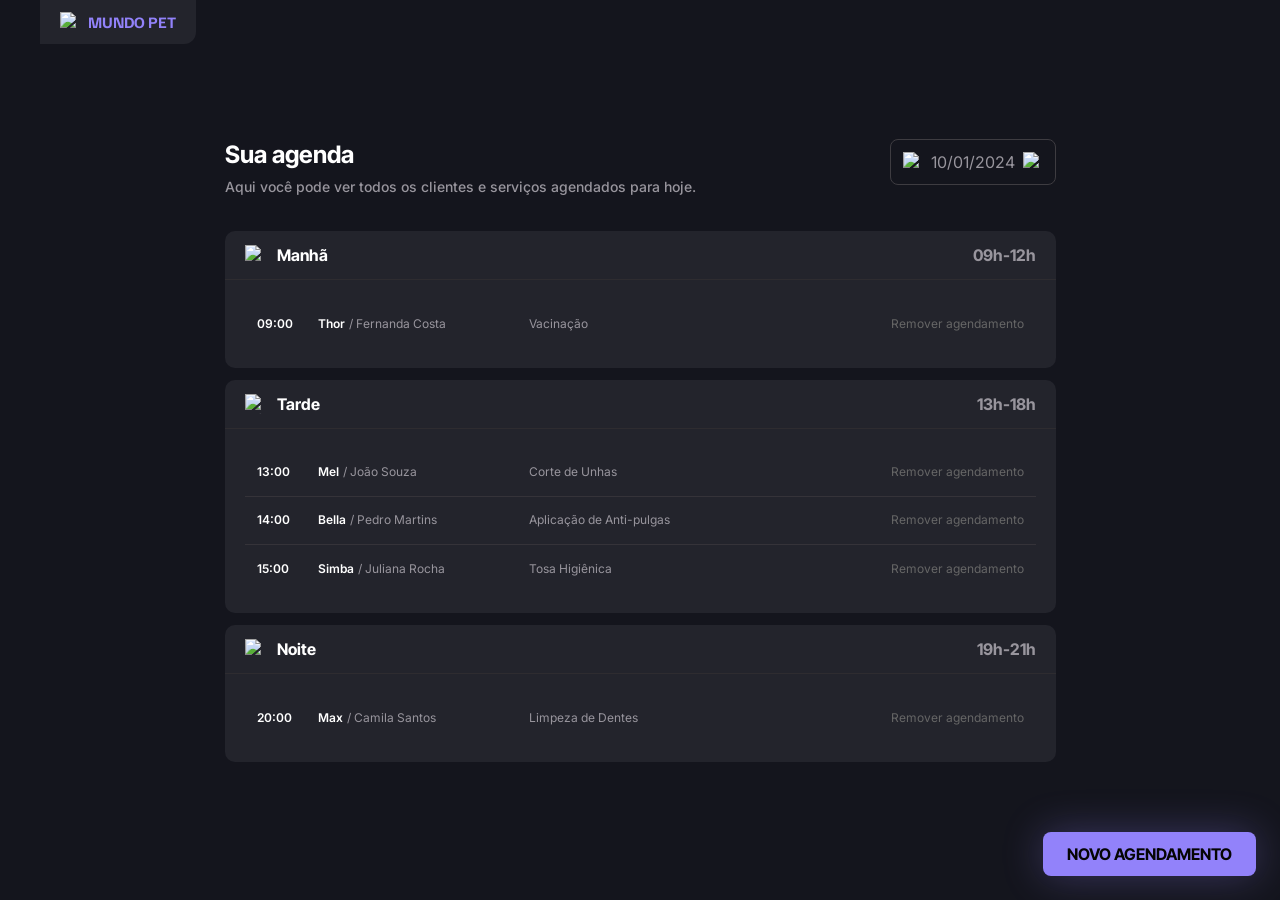
==== index.html @ fc203347 "Add initial HTML structure and styles for the Mundo Pet application" ====
<!DOCTYPE html>
<html lang="pt-br">
  <head>
    <meta charset="UTF-8" />
    <meta name="viewport" content="width=device-width, initial-scale=1.0" />
    <title>Mundo Pet</title>
    <link rel="preconnect" href="https://fonts.googleapis.com" />
    <link rel="preconnect" href="https://fonts.gstatic.com" crossorigin />
    <link
      href="https://fonts.googleapis.com/css2?family=Familjen+Grotesk:wght@700&family=Inter:wght@400;500;600;700&family=Inter+Tight:wght@700&display=swap"
      rel="stylesheet"
    />
    <link rel="stylesheet" href="styles/index.css" />
  </head>
  <body>
    <div class="app-container">
      <!-- App Name -->
      <div class="app-logo">
        <img
          src="https://www.figma.com/api/mcp/asset/1889f8e4-34b0-4e89-8de9-f0afe6641adc"
          alt="Logo"
        />
        <span>Mundo pet</span>
      </div>

      <div class="main-content">
        <!-- Header -->
        <header>
          <div class="header-text">
            <h1>Sua agenda</h1>
            <p>
              Aqui você pode ver todos os clientes e serviços agendados para
              hoje.
            </p>
          </div>
          <div class="date-picker">
            <img
              src="https://www.figma.com/api/mcp/asset/08649cfe-4511-4b95-a08e-8ad7782a041d"
              alt="Calendar"
            />
            <span>10/01/2024</span>
            <img
              src="https://www.figma.com/api/mcp/asset/a137b23d-6a42-4211-ae5a-e218f20b6548"
              alt="Arrow"
            />
          </div>
        </header>

        <!-- Schedule List -->
        <div class="schedule-list">
          <!-- Morning -->
          <section class="period-section">
            <div class="period-header">
              <div class="period-title">
                <img
                  src="https://www.figma.com/api/mcp/asset/42c4134c-adb7-4697-90b2-2ce6e4639e2e"
                  alt="Morning"
                />
                <h2>Manhã</h2>
              </div>
              <span class="period-time">09h-12h</span>
            </div>
            <div class="period-content">
              <div class="schedule-item">
                <span class="time">09:00</span>
                <div class="info">
                  <div class="names">
                    <strong>Thor</strong>
                    <span>/ Fernanda Costa</span>
                  </div>
                  <span class="service">Vacinação</span>
                </div>
                <button class="remove-btn">Remover agendamento</button>
              </div>
            </div>
          </section>

          <!-- Afternoon -->
          <section class="period-section">
            <div class="period-header">
              <div class="period-title">
                <img
                  src="https://www.figma.com/api/mcp/asset/2c3381cf-0842-4fc6-802f-fd685e952ea6"
                  alt="Afternoon"
                />
                <h2>Tarde</h2>
              </div>
              <span class="period-time">13h-18h</span>
            </div>
            <div class="period-content">
              <div class="schedule-item">
                <span class="time">13:00</span>
                <div class="info">
                  <div class="names">
                    <strong>Mel</strong>
                    <span>/ João Souza</span>
                  </div>
                  <span class="service">Corte de Unhas</span>
                </div>
                <button class="remove-btn">Remover agendamento</button>
              </div>
              <div class="schedule-item">
                <span class="time">14:00</span>
                <div class="info">
                  <div class="names">
                    <strong>Bella</strong>
                    <span>/ Pedro Martins</span>
                  </div>
                  <span class="service">Aplicação de Anti-pulgas</span>
                </div>
                <button class="remove-btn">Remover agendamento</button>
              </div>
              <div class="schedule-item">
                <span class="time">15:00</span>
                <div class="info">
                  <div class="names">
                    <strong>Simba</strong>
                    <span>/ Juliana Rocha</span>
                  </div>
                  <span class="service">Tosa Higiênica</span>
                </div>
                <button class="remove-btn">Remover agendamento</button>
              </div>
            </div>
          </section>

          <!-- Night -->
          <section class="period-section">
            <div class="period-header">
              <div class="period-title">
                <img
                  src="https://www.figma.com/api/mcp/asset/5ab9bc23-61ab-48fb-8ad1-f431f638c515"
                  alt="Night"
                />
                <h2>Noite</h2>
              </div>
              <span class="period-time">19h-21h</span>
            </div>
            <div class="period-content">
              <div class="schedule-item">
                <span class="time">20:00</span>
                <div class="info">
                  <div class="names">
                    <strong>Max</strong>
                    <span>/ Camila Santos</span>
                  </div>
                  <span class="service">Limpeza de Dentes</span>
                </div>
                <button class="remove-btn">Remover agendamento</button>
              </div>
            </div>
          </section>
        </div>
      </div>

      <button class="new-schedule-btn">NOVO AGENDAMENTO</button>
    </div>
  </body>
</html>
---- styles/index.css ----
/* Importa os estilos globais de global.css */
@import url("./global.css");

body {
  display: flex;
  justify-content: center;
  align-items: center;
  min-height: 100vh;
  background-color: #14151d;
}

.app-container {
  position: relative;
  width: 100%;
  max-width: 1200px;
  height: 100vh;
  display: flex;
  justify-content: center;
  align-items: center;
}

/* Logo */
.app-logo {
  position: absolute;
  top: 0;
  left: 0;
  display: flex;
  align-items: center;
  gap: 8px;
  padding: 12px 20px;
  background-color: var(--bg-tertiary);
  border-radius: 0 0 12px 0;
}

.app-logo img {
  width: 20px;
  height: 20px;
}

.app-logo span {
  font-family: "Familjen Grotesk", sans-serif;
  font-weight: 700;
  font-size: 16px;
  color: var(--bg-brand);
  text-transform: uppercase;
}

/* Main Content */
.main-content {
  width: 100%;
  max-width: 871px;
  padding: 0 20px;
  display: flex;
  flex-direction: column;
  gap: 32px;
}

/* Header */
header {
  display: flex;
  justify-content: space-between;
  align-items: flex-start;
}

.header-text {
  display: flex;
  flex-direction: column;
  gap: 4px;
  flex: 1;
  max-width: 600px;
}

.header-text h1 {
  font-family: "Inter Tight", sans-serif;
  font-weight: 700;
  font-size: 24px;
  line-height: 32px;
  color: var(--content-primary);
}

.header-text p {
  font-family: "Inter", sans-serif;
  font-weight: 500;
  font-size: 14px;
  line-height: 24px;
  color: var(--content-secondary);
}

.date-picker {
  display: flex;
  align-items: center;
  gap: 8px;
  padding: 12px;
  border: 1px solid var(--border-primary);
  border-radius: 8px;
  background-color: transparent;
  cursor: pointer;
}

.date-picker span {
  font-family: "Inter", sans-serif;
  font-size: 16px;
  color: var(--content-secondary);
}

.date-picker img {
  width: 20px;
  height: 20px;
}

/* Schedule List */
.schedule-list {
  display: flex;
  flex-direction: column;
  gap: 12px;
}

.period-section {
  background-color: var(--bg-tertiary);
  border-radius: 10px;
  overflow: hidden;
}

.period-header {
  display: flex;
  justify-content: space-between;
  align-items: center;
  padding: 12px 20px;
  border-bottom: 1px solid #2e2c30;
}

.period-title {
  display: flex;
  align-items: center;
  gap: 12px;
}

.period-title h2 {
  font-family: "Inter Tight", sans-serif;
  font-weight: 700;
  font-size: 16px;
  line-height: 24px;
  color: var(--content-primary);
}

.period-title img {
  width: 20px;
  height: 20px;
}

.period-time {
  font-family: "Inter Tight", sans-serif;
  font-weight: 700;
  font-size: 16px;
  line-height: 24px;
  color: var(--content-secondary);
}

.period-content {
  padding: 20px;
  display: flex;
  flex-direction: column;
  gap: 0;
}

.schedule-item {
  display: flex;
  align-items: center;
  gap: 16px;
  padding: 0 12px;
  height: 48px;
  border-bottom: 1px solid var(--border-divisor);
}

.schedule-item:last-child {
  border-bottom: none;
}

.schedule-item .time {
  font-family: "Inter", sans-serif;
  font-weight: 600;
  font-size: 12px;
  line-height: 16px;
  color: var(--content-primary);
  min-width: 45px;
  flex-shrink: 0;
}

.schedule-item .info {
  display: contents;
}

.schedule-item .names {
  display: flex;
  align-items: baseline;
  gap: 4px;
  min-width: 195px;
  flex-shrink: 0;
  white-space: nowrap;
}

.schedule-item .names strong {
  font-family: "Inter", sans-serif;
  font-weight: 600;
  font-size: 12px;
  line-height: 16px;
  color: var(--content-primary);
}

.schedule-item .names span {
  font-family: "Inter", sans-serif;
  font-weight: 400;
  font-size: 12px;
  line-height: 16px;
  color: var(--content-secondary);
}

.schedule-item .service {
  font-family: "Inter", sans-serif;
  font-weight: 400;
  font-size: 12px;
  line-height: 16px;
  color: var(--content-secondary);
  min-width: 220px;
  flex: 1;
}

.remove-btn {
  font-family: "Inter", sans-serif;
  font-weight: 400;
  font-size: 12px;
  line-height: 16px;
  color: var(--content-tertiary);
  background: none;
  border: none;
  cursor: pointer;
  white-space: nowrap;
  text-align: center;
}

.remove-btn:hover {
  color: var(--content-secondary);
}

/* New Schedule Button */
.new-schedule-btn {
  position: fixed;
  bottom: 24px;
  right: 24px;
  background-color: var(--bg-brand);
  color: #050505;
  font-family: "Inter Tight", sans-serif;
  font-weight: 700;
  font-size: 16px;
  padding: 12px 24px;
  border-radius: 8px;
  box-shadow: 0px 0px 40px 0px rgba(146, 130, 250, 0.3);
  text-transform: uppercase;
  transition: transform 0.2s;
}

.new-schedule-btn:hover {
  transform: scale(1.05);
}
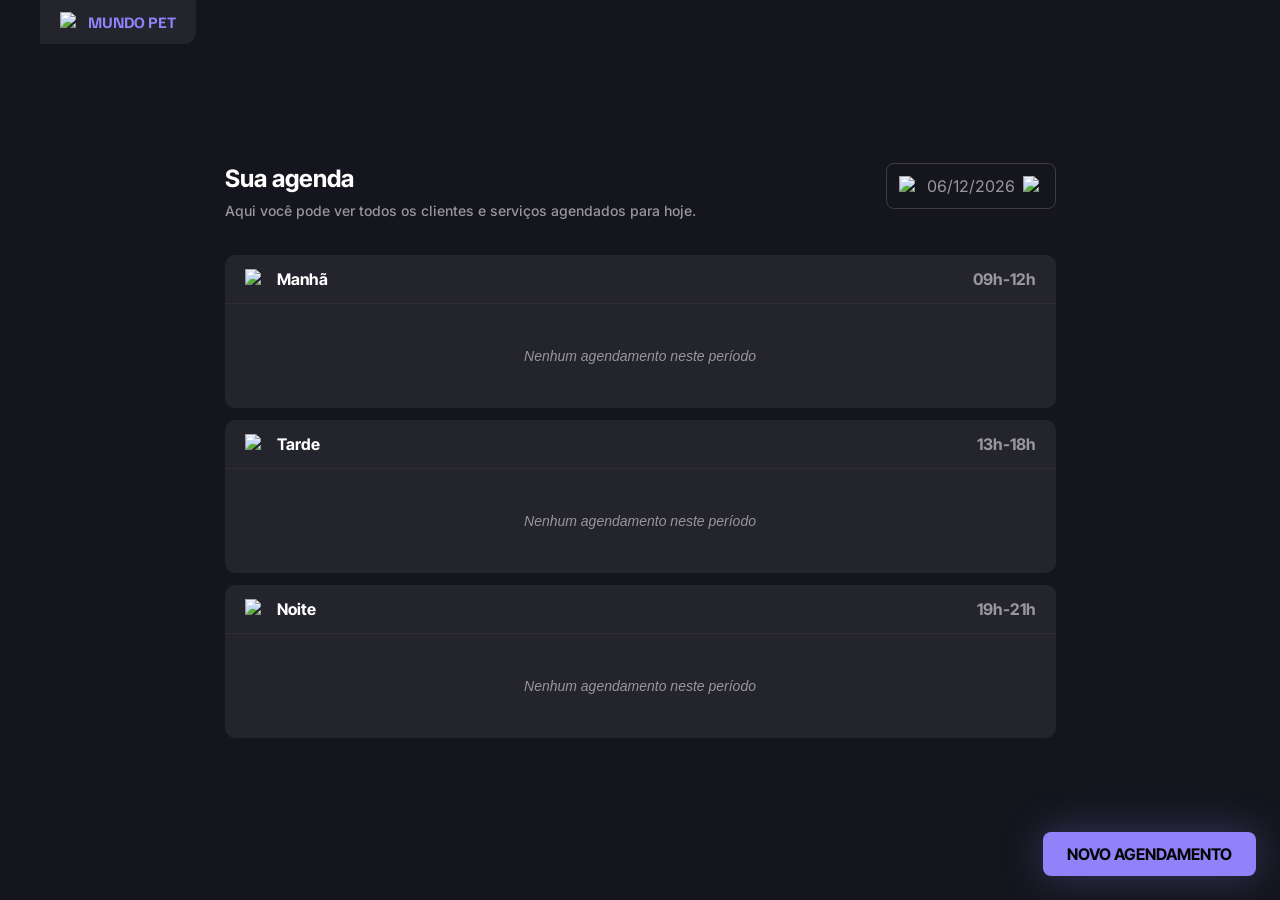
==== commit 26b315a8: "feat: add screenshot assets and README for project documentation feat: update date and time input fi" ====
--- a/index.html
+++ b/index.html
@@ -153,7 +153,193 @@
         </div>
       </div>
 
-      <button class="new-schedule-btn">NOVO AGENDAMENTO</button>
+      <button class="new-schedule-btn" id="openModalBtn">
+        NOVO AGENDAMENTO
+      </button>
+
+      <!-- Modal de Novo Agendamento -->
+      <div class="modal" id="scheduleModal">
+        <div class="modal-overlay" id="modalOverlay"></div>
+        <div class="modal-content">
+          <div class="modal-header">
+            <div>
+              <h2>Agende um atendimento</h2>
+              <p class="modal-subtitle">
+                Preencha os dados do cliente para realizar o agendamento:
+              </p>
+            </div>
+          </div>
+
+          <form class="schedule-form" id="scheduleForm">
+            <div class="form-group">
+              <label for="ownerName">Nome do tutor</label>
+              <div class="input-with-icon">
+                <svg
+                  width="20"
+                  height="20"
+                  viewBox="0 0 20 20"
+                  fill="none"
+                  xmlns="http://www.w3.org/2000/svg"
+                >
+                  <circle
+                    cx="10"
+                    cy="6"
+                    r="3.5"
+                    stroke="#9282FA"
+                    stroke-width="1.5"
+                  />
+                  <path
+                    d="M4 16.5C4 13.5 6.5 11 10 11C13.5 11 16 13.5 16 16.5"
+                    stroke="#9282FA"
+                    stroke-width="1.5"
+                    stroke-linecap="round"
+                  />
+                </svg>
+                <input
+                  type="text"
+                  id="ownerName"
+                  placeholder="Helena Souza"
+                  required
+                />
+              </div>
+            </div>
+
+            <div class="form-group">
+              <label for="petName">Nome do pet</label>
+              <div class="input-with-icon">
+                <svg
+                  width="20"
+                  height="20"
+                  viewBox="0 0 20 20"
+                  fill="none"
+                  xmlns="http://www.w3.org/2000/svg"
+                >
+                  <ellipse cx="10" cy="13" rx="3" ry="2.5" fill="#9282FA" />
+                  <circle cx="7" cy="8" r="1.5" fill="#9282FA" />
+                  <circle cx="13" cy="8" r="1.5" fill="#9282FA" />
+                  <circle cx="5" cy="11" r="1.5" fill="#9282FA" />
+                  <circle cx="15" cy="11" r="1.5" fill="#9282FA" />
+                </svg>
+                <input
+                  type="text"
+                  id="petName"
+                  placeholder="Cheddar"
+                  required
+                />
+              </div>
+            </div>
+
+            <div class="form-group">
+              <label for="phone">Telefone</label>
+              <div class="input-with-icon">
+                <svg
+                  width="20"
+                  height="20"
+                  viewBox="0 0 20 20"
+                  fill="none"
+                  xmlns="http://www.w3.org/2000/svg"
+                >
+                  <path
+                    d="M6.5 3.5L8 5.5C8.5 6.2 8.4 7.1 7.8 7.7L7 8.5C7 8.5 7 10.5 9 12.5C11 14.5 13 14.5 13 14.5L13.8 13.7C14.4 13.1 15.3 13 16 13.5L18 15C18.8 15.6 19 16.7 18.4 17.6L17.5 18.8C17 19.4 16.2 19.7 15.4 19.6C12.4 19.2 9.5 17.8 7.3 15.6C5.1 13.4 3.7 10.5 3.3 7.5C3.2 6.7 3.5 5.9 4.1 5.4L5.3 4.5C6.2 3.9 7.3 4.1 7.9 4.9L6.5 3.5Z"
+                    stroke="#9282FA"
+                    stroke-width="1.5"
+                    stroke-linecap="round"
+                    stroke-linejoin="round"
+                  />
+                </svg>
+                <input
+                  type="tel"
+                  id="phone"
+                  placeholder="(00) 0 0000-0000"
+                  required
+                />
+              </div>
+            </div>
+
+            <div class="form-group">
+              <label for="service">Descrição do serviço</label>
+              <input
+                type="text"
+                id="service"
+                placeholder="Banho e tosa"
+                required
+              />
+            </div>
+
+            <div class="form-row">
+              <div class="form-group">
+                <label for="date">Data</label>
+                <div class="input-with-icon">
+                  <svg
+                    width="20"
+                    height="20"
+                    viewBox="0 0 20 20"
+                    fill="none"
+                    xmlns="http://www.w3.org/2000/svg"
+                  >
+                    <rect
+                      x="3"
+                      y="4"
+                      width="14"
+                      height="13"
+                      rx="2"
+                      stroke="#9282FA"
+                      stroke-width="1.5"
+                    />
+                    <path d="M3 8H17" stroke="#9282FA" stroke-width="1.5" />
+                    <path
+                      d="M7 2V5"
+                      stroke="#9282FA"
+                      stroke-width="1.5"
+                      stroke-linecap="round"
+                    />
+                    <path
+                      d="M13 2V5"
+                      stroke="#9282FA"
+                      stroke-width="1.5"
+                      stroke-linecap="round"
+                    />
+                  </svg>
+                  <input type="date" id="date" required />
+                </div>
+              </div>
+              <div class="form-group">
+                <label for="time">Hora</label>
+                <div class="input-with-icon">
+                  <svg
+                    width="20"
+                    height="20"
+                    viewBox="0 0 20 20"
+                    fill="none"
+                    xmlns="http://www.w3.org/2000/svg"
+                  >
+                    <circle
+                      cx="10"
+                      cy="10"
+                      r="7"
+                      stroke="#9282FA"
+                      stroke-width="1.5"
+                    />
+                    <path
+                      d="M10 6V10L13 12"
+                      stroke="#9282FA"
+                      stroke-width="1.5"
+                      stroke-linecap="round"
+                    />
+                  </svg>
+                  <input type="time" id="time" required />
+                </div>
+              </div>
+            </div>
+
+            <div class="form-actions">
+              <button type="submit" class="btn-submit">AGENDAR</button>
+            </div>
+          </form>
+        </div>
+      </div>
     </div>
+
+    <script src="scripts/app.js"></script>
   </body>
 </html>
--- a/styles/index.css
+++ b/styles/index.css
@@ -262,3 +262,238 @@
 .new-schedule-btn:hover {
   transform: scale(1.05);
 }
+
+/* Modal */
+.modal {
+  position: fixed;
+  top: 0;
+  left: 0;
+  width: 100%;
+  height: 100%;
+  display: flex;
+  align-items: center;
+  justify-content: center;
+  z-index: 1000;
+  opacity: 0;
+  pointer-events: none;
+  transition: opacity 0.3s ease;
+}
+
+.modal.active {
+  opacity: 1;
+  pointer-events: all;
+}
+
+.modal-overlay {
+  position: absolute;
+  top: 0;
+  left: 0;
+  width: 100%;
+  height: 100%;
+  background-color: rgba(0, 0, 0, 0.7);
+  backdrop-filter: blur(4px);
+}
+
+.modal-content {
+  position: relative;
+  background-color: #2b2d36;
+  border-radius: 12px;
+  padding: 40px;
+  width: 90%;
+  max-width: 480px;
+  max-height: 90vh;
+  overflow-y: auto;
+  z-index: 1001;
+  animation: slideUp 0.3s ease;
+}
+
+@keyframes slideUp {
+  from {
+    transform: translateY(20px);
+    opacity: 0;
+  }
+  to {
+    transform: translateY(0);
+    opacity: 1;
+  }
+}
+
+.modal-header {
+  margin-bottom: 32px;
+}
+
+.modal-header h2 {
+  font-family: "Inter Tight", sans-serif;
+  font-weight: 700;
+  font-size: 24px;
+  line-height: 32px;
+  color: var(--content-primary);
+  margin-bottom: 8px;
+}
+
+.modal-subtitle {
+  font-family: "Inter", sans-serif;
+  font-weight: 400;
+  font-size: 14px;
+  line-height: 24px;
+  color: var(--content-secondary);
+}
+
+/* Form */
+.schedule-form {
+  display: flex;
+  flex-direction: column;
+  gap: 24px;
+}
+
+.form-group {
+  display: flex;
+  flex-direction: column;
+  gap: 8px;
+}
+
+.form-group label {
+  font-family: "Inter", sans-serif;
+  font-weight: 700;
+  font-size: 14px;
+  line-height: 24px;
+  color: var(--content-primary);
+}
+
+.input-with-icon {
+  position: relative;
+  display: flex;
+  align-items: center;
+}
+
+.input-with-icon svg {
+  position: absolute;
+  left: 16px;
+  pointer-events: none;
+  flex-shrink: 0;
+}
+
+.input-with-icon input {
+  padding-left: 48px !important;
+}
+
+.form-group input {
+  background-color: #1e1e1e;
+  border: 1px solid var(--border-primary);
+  border-radius: 8px;
+  padding: 14px 16px;
+  font-family: "Inter", sans-serif;
+  font-size: 14px;
+  line-height: 24px;
+  color: var(--content-primary);
+  transition: border-color 0.2s;
+  width: 100%;
+}
+
+.form-group input::placeholder {
+  color: #7c7c8a;
+}
+
+.form-group input:focus {
+  border-color: var(--bg-brand);
+  outline: none;
+}
+
+.form-row {
+  display: flex;
+  gap: 16px;
+}
+
+.form-row .form-group {
+  flex: 1;
+}
+
+.form-actions {
+  display: flex;
+  justify-content: flex-end;
+  margin-top: 8px;
+}
+
+.btn-submit {
+  background-color: var(--bg-brand);
+  border: none;
+  border-radius: 8px;
+  padding: 12px 32px;
+  font-family: "Inter Tight", sans-serif;
+  font-weight: 700;
+  font-size: 16px;
+  line-height: 24px;
+  color: #050505;
+  cursor: pointer;
+  transition: transform 0.2s, box-shadow 0.2s;
+  text-transform: uppercase;
+}
+
+.btn-submit:hover {
+  transform: translateY(-1px);
+  box-shadow: 0px 4px 12px rgba(146, 130, 250, 0.3);
+}
+
+/* Scrollbar customization for modal */
+.modal-content::-webkit-scrollbar {
+  width: 8px;
+}
+
+.modal-content::-webkit-scrollbar-track {
+  background: #1e1e1e;
+  border-radius: 4px;
+}
+
+.modal-content::-webkit-scrollbar-thumb {
+  background: var(--border-primary);
+  border-radius: 4px;
+}
+
+.modal-content::-webkit-scrollbar-thumb:hover {
+  background: var(--border-secondary);
+}
+
+/* Mensagens de feedback */
+@keyframes slideInRight {
+  from {
+    transform: translateX(100%);
+    opacity: 0;
+  }
+  to {
+    transform: translateX(0);
+    opacity: 1;
+  }
+}
+
+@keyframes slideOutRight {
+  from {
+    transform: translateX(0);
+    opacity: 1;
+  }
+  to {
+    transform: translateX(100%);
+    opacity: 0;
+  }
+}
+
+/* Mensagem quando não há agendamentos */
+.no-schedules {
+  font-family: "Inter", sans-serif;
+  font-size: 14px;
+  color: var(--content-secondary);
+  text-align: center;
+  padding: 24px;
+  font-style: italic;
+}
+
+/* Ajustes para inputs de date e time */
+input[type="date"],
+input[type="time"] {
+  color-scheme: dark;
+}
+
+input[type="date"]::-webkit-calendar-picker-indicator,
+input[type="time"]::-webkit-calendar-picker-indicator {
+  filter: invert(1);
+  cursor: pointer;
+}
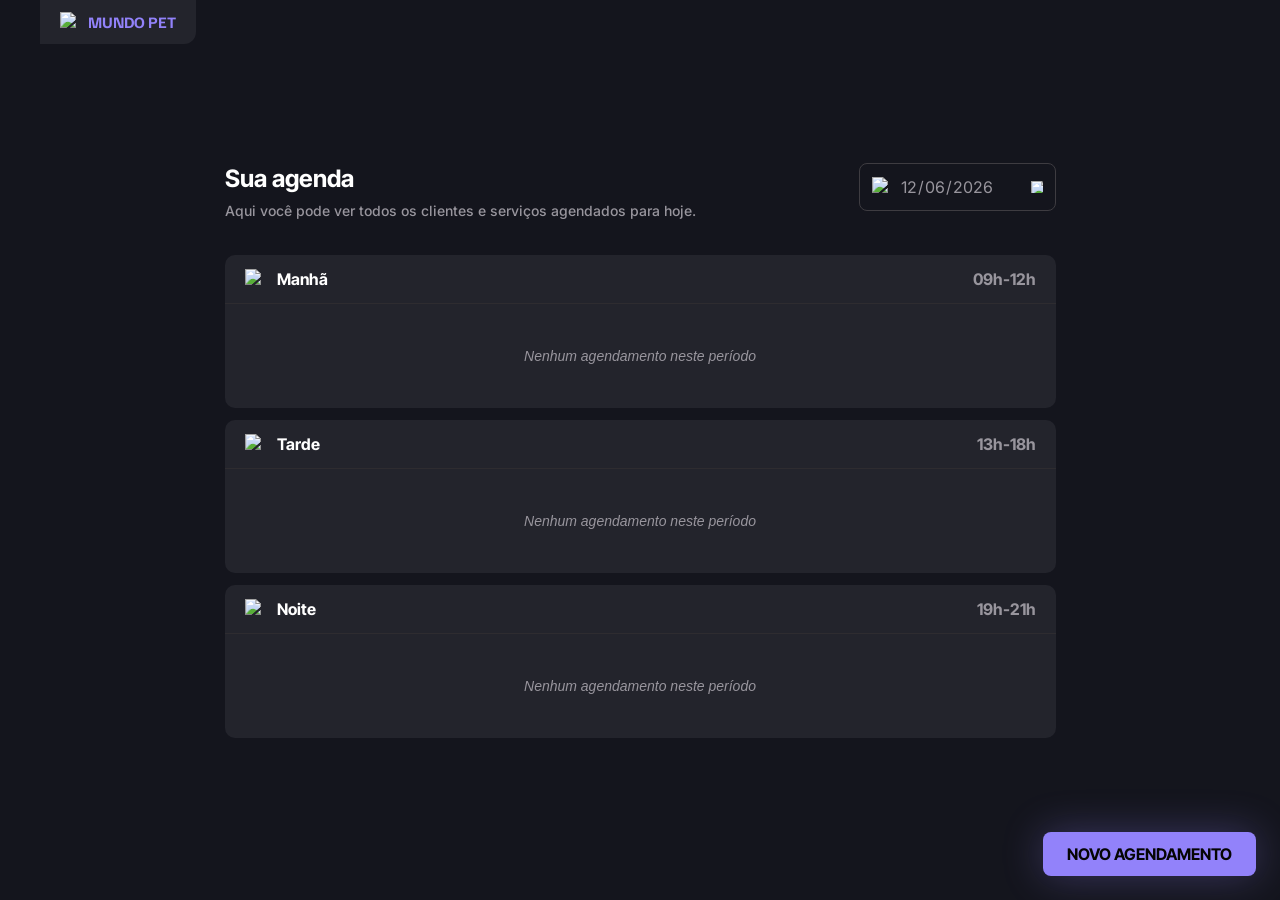
==== commit 90ac8c69: "feat: implement date picker for scheduling and update styles" ====
--- a/index.html
+++ b/index.html
@@ -38,10 +38,11 @@
               src="https://www.figma.com/api/mcp/asset/08649cfe-4511-4b95-a08e-8ad7782a041d"
               alt="Calendar"
             />
-            <span>10/01/2024</span>
+            <input type="date" id="dateFilter" />
             <img
               src="https://www.figma.com/api/mcp/asset/a137b23d-6a42-4211-ae5a-e218f20b6548"
               alt="Arrow"
+              class="arrow-icon"
             />
           </div>
         </header>
--- a/styles/index.css
+++ b/styles/index.css
@@ -95,17 +95,33 @@
   border-radius: 8px;
   background-color: transparent;
   cursor: pointer;
-}
-
-.date-picker span {
+  position: relative;
+}
+
+.date-picker input[type="date"] {
   font-family: "Inter", sans-serif;
   font-size: 16px;
   color: var(--content-secondary);
+  background: transparent;
+  border: none;
+  outline: none;
+  cursor: pointer;
+  color-scheme: dark;
+}
+
+.date-picker input[type="date"]::-webkit-calendar-picker-indicator {
+  display: none;
 }
 
 .date-picker img {
   width: 20px;
   height: 20px;
+  flex-shrink: 0;
+}
+
+.date-picker .arrow-icon {
+  width: 12px;
+  height: 12px;
 }
 
 /* Schedule List */
@@ -497,3 +513,195 @@
   filter: invert(1);
   cursor: pointer;
 }
+
+/* Responsividade Mobile */
+@media (max-width: 768px) {
+  .app-container {
+    height: auto;
+    min-height: 100vh;
+    padding-bottom: 80px;
+  }
+
+  .app-logo {
+    padding: 16px;
+    border-radius: 0 0 16px 0;
+    z-index: 100;
+  }
+
+  .main-content {
+    padding: 80px 16px 20px;
+    gap: 24px;
+  }
+
+  header {
+    flex-direction: column;
+    gap: 16px;
+    align-items: stretch;
+  }
+
+  .header-text h1 {
+    font-size: 20px;
+    line-height: 28px;
+  }
+
+  .header-text p {
+    font-size: 13px;
+    line-height: 20px;
+  }
+
+  .date-picker {
+    align-self: flex-start;
+  }
+  .schedule-item {
+    flex-direction: column;
+    align-items: flex-start;
+    height: auto;
+    padding: 16px 12px;
+    gap: 12px;
+    background-color: rgba(255, 255, 255, 0.02);
+    margin-bottom: 8px;
+    border-radius: 8px;
+    border-bottom: none;
+  }
+
+  .schedule-item:last-child {
+    margin-bottom: 0;
+  }
+
+  .schedule-item .time {
+    font-size: 14px;
+    font-weight: 700;
+    color: var(--bg-brand);
+    min-width: auto;
+  }
+
+  .schedule-item .info {
+    display: flex;
+    flex-direction: column;
+    gap: 8px;
+    width: 100%;
+  }
+
+  .schedule-item .names {
+    min-width: 0;
+    white-space: normal;
+    flex-wrap: wrap;
+    gap: 6px;
+  }
+
+  .schedule-item .names strong {
+    font-size: 14px;
+    line-height: 20px;
+  }
+
+  .schedule-item .names span {
+    font-size: 13px;
+    line-height: 18px;
+  }
+
+  .schedule-item .service {
+    min-width: 0;
+    white-space: normal;
+    font-size: 13px;
+    line-height: 18px;
+    padding-left: 0;
+  }
+
+  .remove-btn {
+    width: 100%;
+    padding: 10px;
+    background-color: rgba(255, 68, 68, 0.1);
+    border: 1px solid rgba(255, 68, 68, 0.3);
+    color: #ff6b6b;
+    border-radius: 6px;
+    margin-top: 8px;
+    font-size: 13px;
+    font-weight: 500;
+    transition: all 0.2s;
+  }
+
+  .remove-btn:hover {
+    background-color: rgba(255, 68, 68, 0.15);
+    border-color: rgba(255, 68, 68, 0.5);
+  }
+
+  .period-content {
+    padding: 12px;
+    gap: 8px;
+  }
+
+  .period-section {
+    margin-bottom: 16px;
+  }
+
+  /* Modal Mobile */
+  .modal-content {
+    padding: 24px 16px;
+    width: 95%;
+    max-height: 95vh;
+  }
+
+  .modal-header {
+    margin-bottom: 24px;
+  }
+
+  .modal-header h2 {
+    font-size: 20px;
+    line-height: 28px;
+  }
+
+  .schedule-form {
+    gap: 16px;
+  }
+
+  .form-row {
+    flex-direction: column;
+    gap: 16px;
+  }
+
+  .form-row .form-group {
+    width: 100%;
+  }
+
+  .form-group label {
+    font-size: 13px;
+  }
+
+  .form-group input {
+    padding: 12px 14px;
+    font-size: 14px;
+  }
+
+  .input-with-icon input {
+    padding-left: 44px !important;
+  }
+
+  .input-with-icon svg {
+    left: 14px;
+    width: 18px;
+    height: 18px;
+  }
+
+  .btn-submit {
+    width: 100%;
+    padding: 14px;
+    font-size: 15px;
+  }
+
+  .new-schedule-btn {
+    position: fixed;
+    bottom: 20px;
+    right: 50%;
+    transform: translateX(50%);
+    width: calc(100% - 32px);
+    max-width: 400px;
+    padding: 16px 24px;
+    font-size: 15px;
+    box-shadow: 0px 4px 20px rgba(146, 130, 250, 0.4);
+    z-index: 999;
+  }
+
+  .new-schedule-btn:hover {
+    transform: translateX(50%) scale(1.02);
+  }
+}
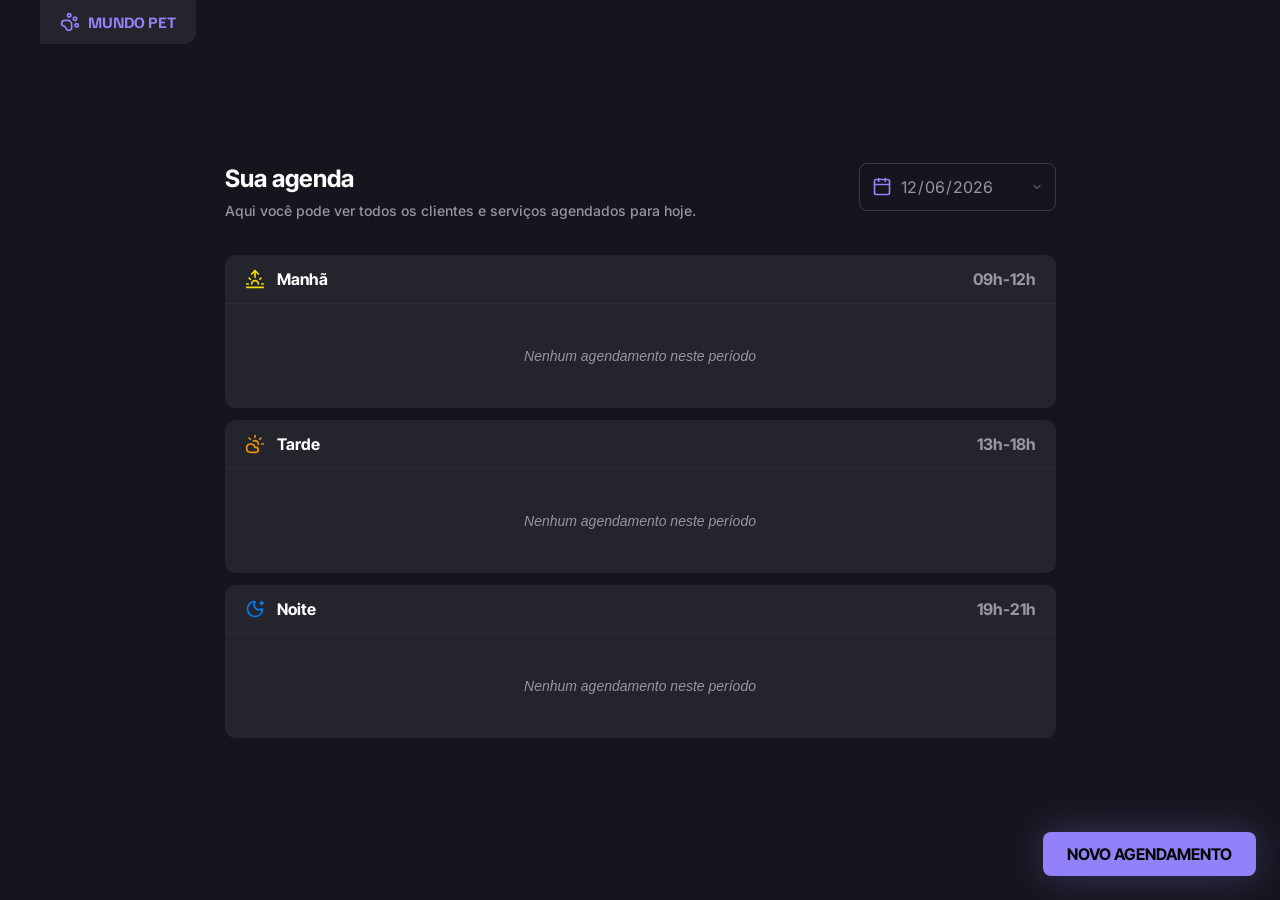
==== commit 6c8f379d: "fix: ícones locais no lugar dos links expirados do Figma Os ícones apontavam para URLs temporárias d" ====
--- a/index.html
+++ b/index.html
@@ -17,7 +17,7 @@
       <!-- App Name -->
       <div class="app-logo">
         <img
-          src="https://www.figma.com/api/mcp/asset/1889f8e4-34b0-4e89-8de9-f0afe6641adc"
+          src="assets/icons/logo-paw.svg"
           alt="Logo"
         />
         <span>Mundo pet</span>
@@ -35,12 +35,12 @@
           </div>
           <div class="date-picker">
             <img
-              src="https://www.figma.com/api/mcp/asset/08649cfe-4511-4b95-a08e-8ad7782a041d"
+              src="assets/icons/calendar.svg"
               alt="Calendar"
             />
             <input type="date" id="dateFilter" />
             <img
-              src="https://www.figma.com/api/mcp/asset/a137b23d-6a42-4211-ae5a-e218f20b6548"
+              src="assets/icons/chevron-down.svg"
               alt="Arrow"
               class="arrow-icon"
             />
@@ -54,7 +54,7 @@
             <div class="period-header">
               <div class="period-title">
                 <img
-                  src="https://www.figma.com/api/mcp/asset/42c4134c-adb7-4697-90b2-2ce6e4639e2e"
+                  src="assets/icons/period-morning.svg"
                   alt="Morning"
                 />
                 <h2>Manhã</h2>
@@ -81,7 +81,7 @@
             <div class="period-header">
               <div class="period-title">
                 <img
-                  src="https://www.figma.com/api/mcp/asset/2c3381cf-0842-4fc6-802f-fd685e952ea6"
+                  src="assets/icons/period-afternoon.svg"
                   alt="Afternoon"
                 />
                 <h2>Tarde</h2>
@@ -130,7 +130,7 @@
             <div class="period-header">
               <div class="period-title">
                 <img
-                  src="https://www.figma.com/api/mcp/asset/5ab9bc23-61ab-48fb-8ad1-f431f638c515"
+                  src="assets/icons/period-night.svg"
                   alt="Night"
                 />
                 <h2>Noite</h2>
